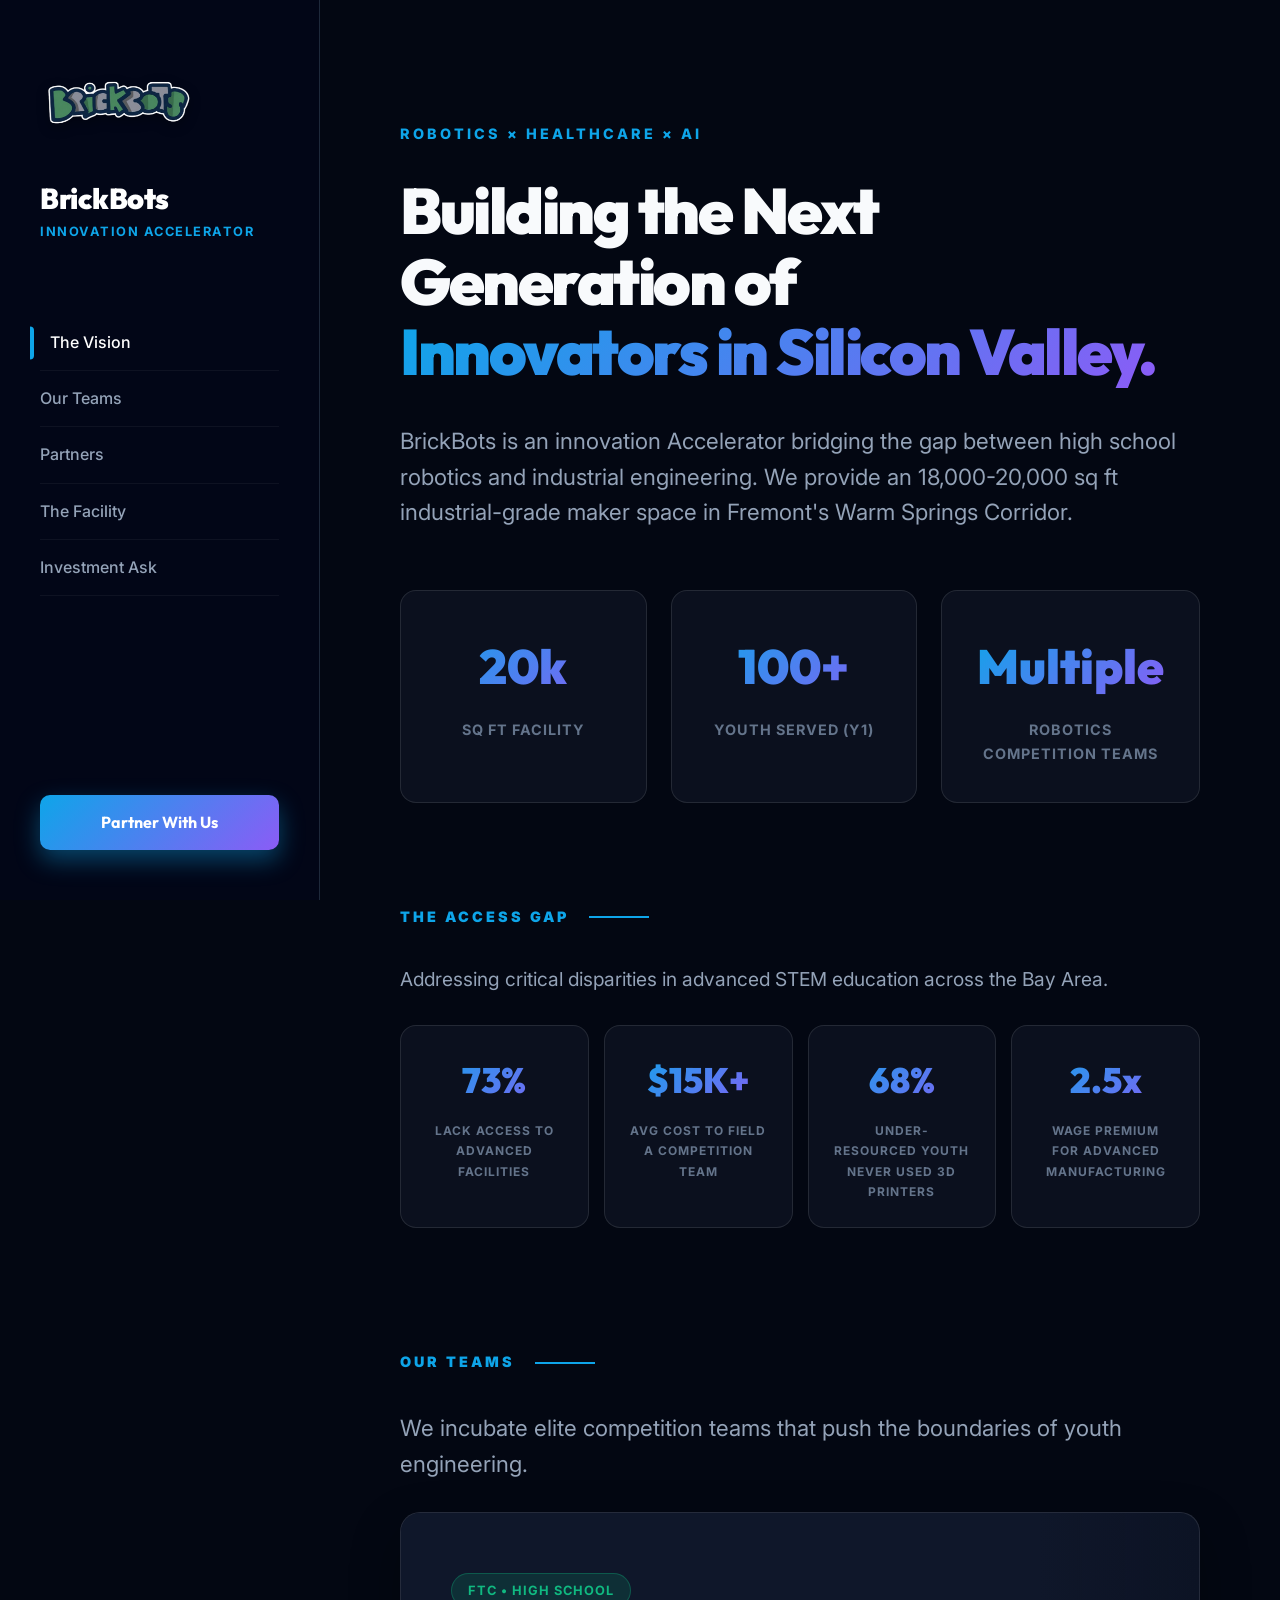
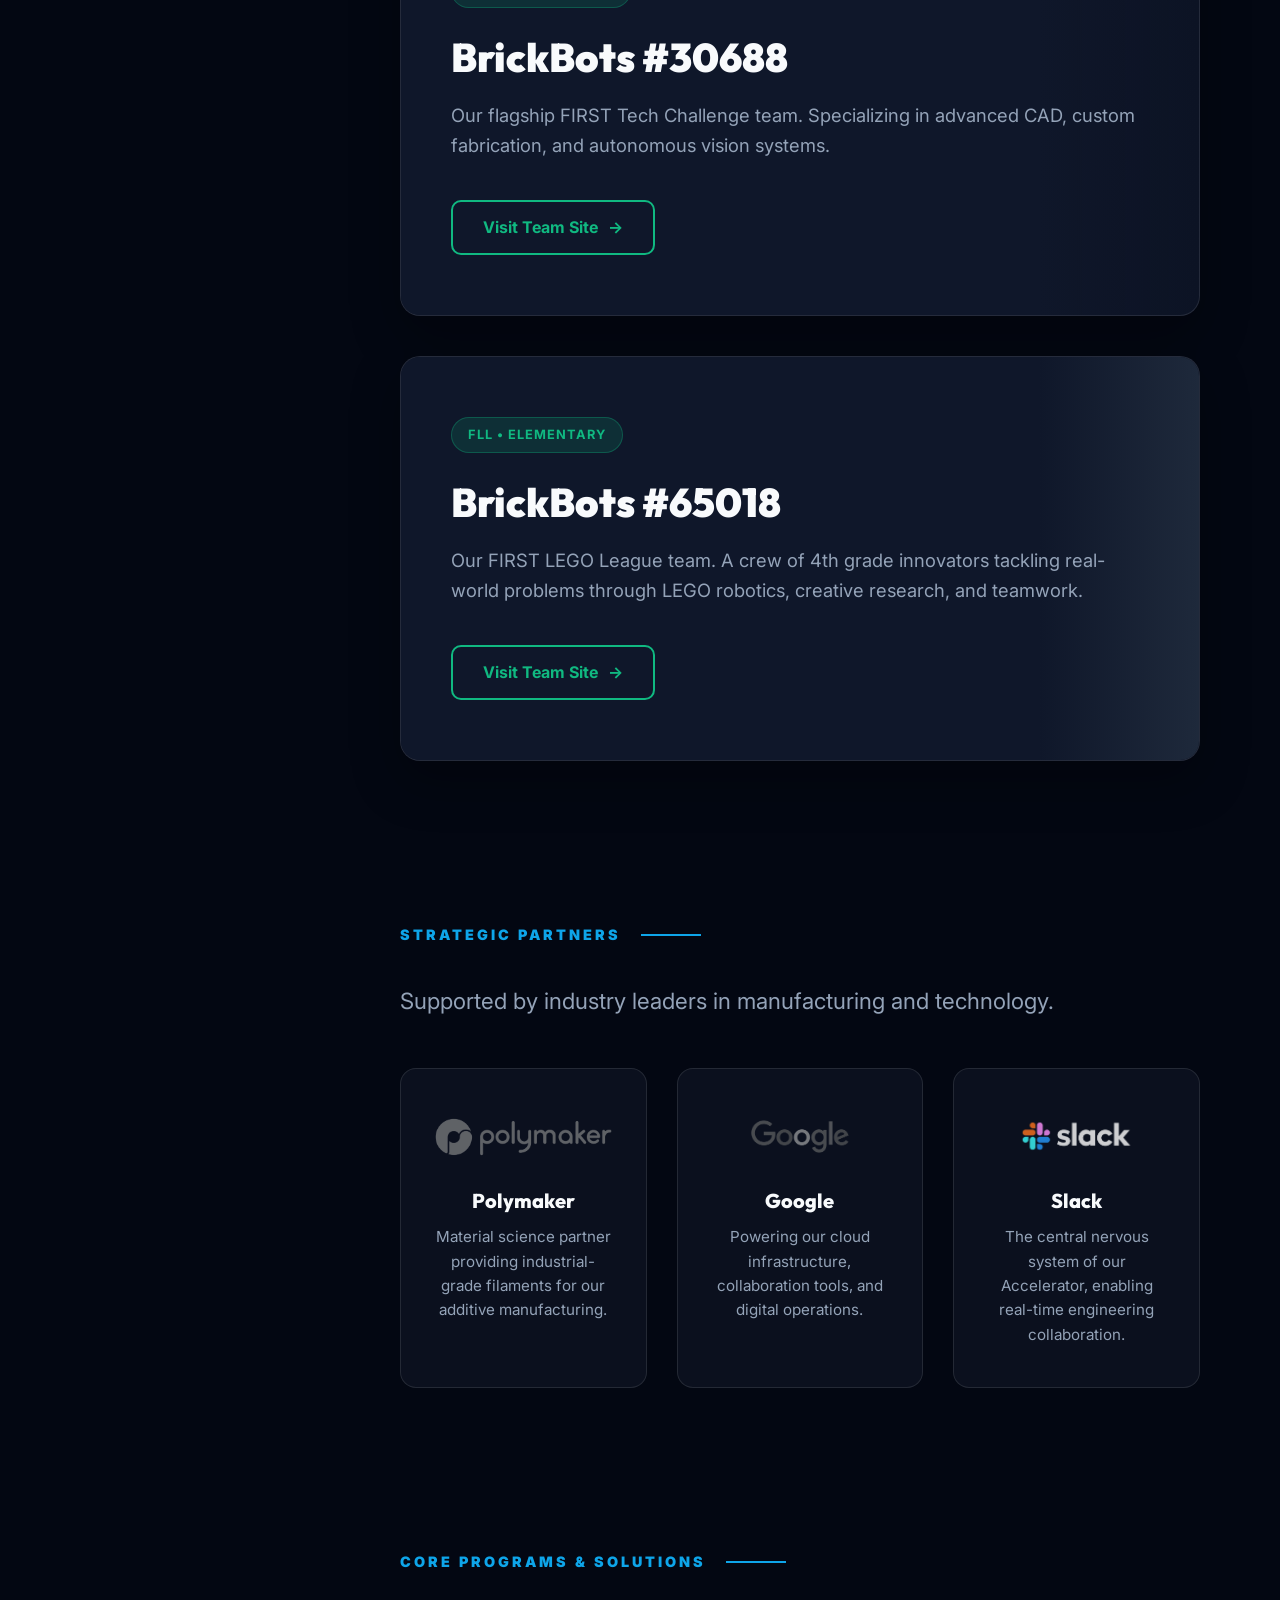
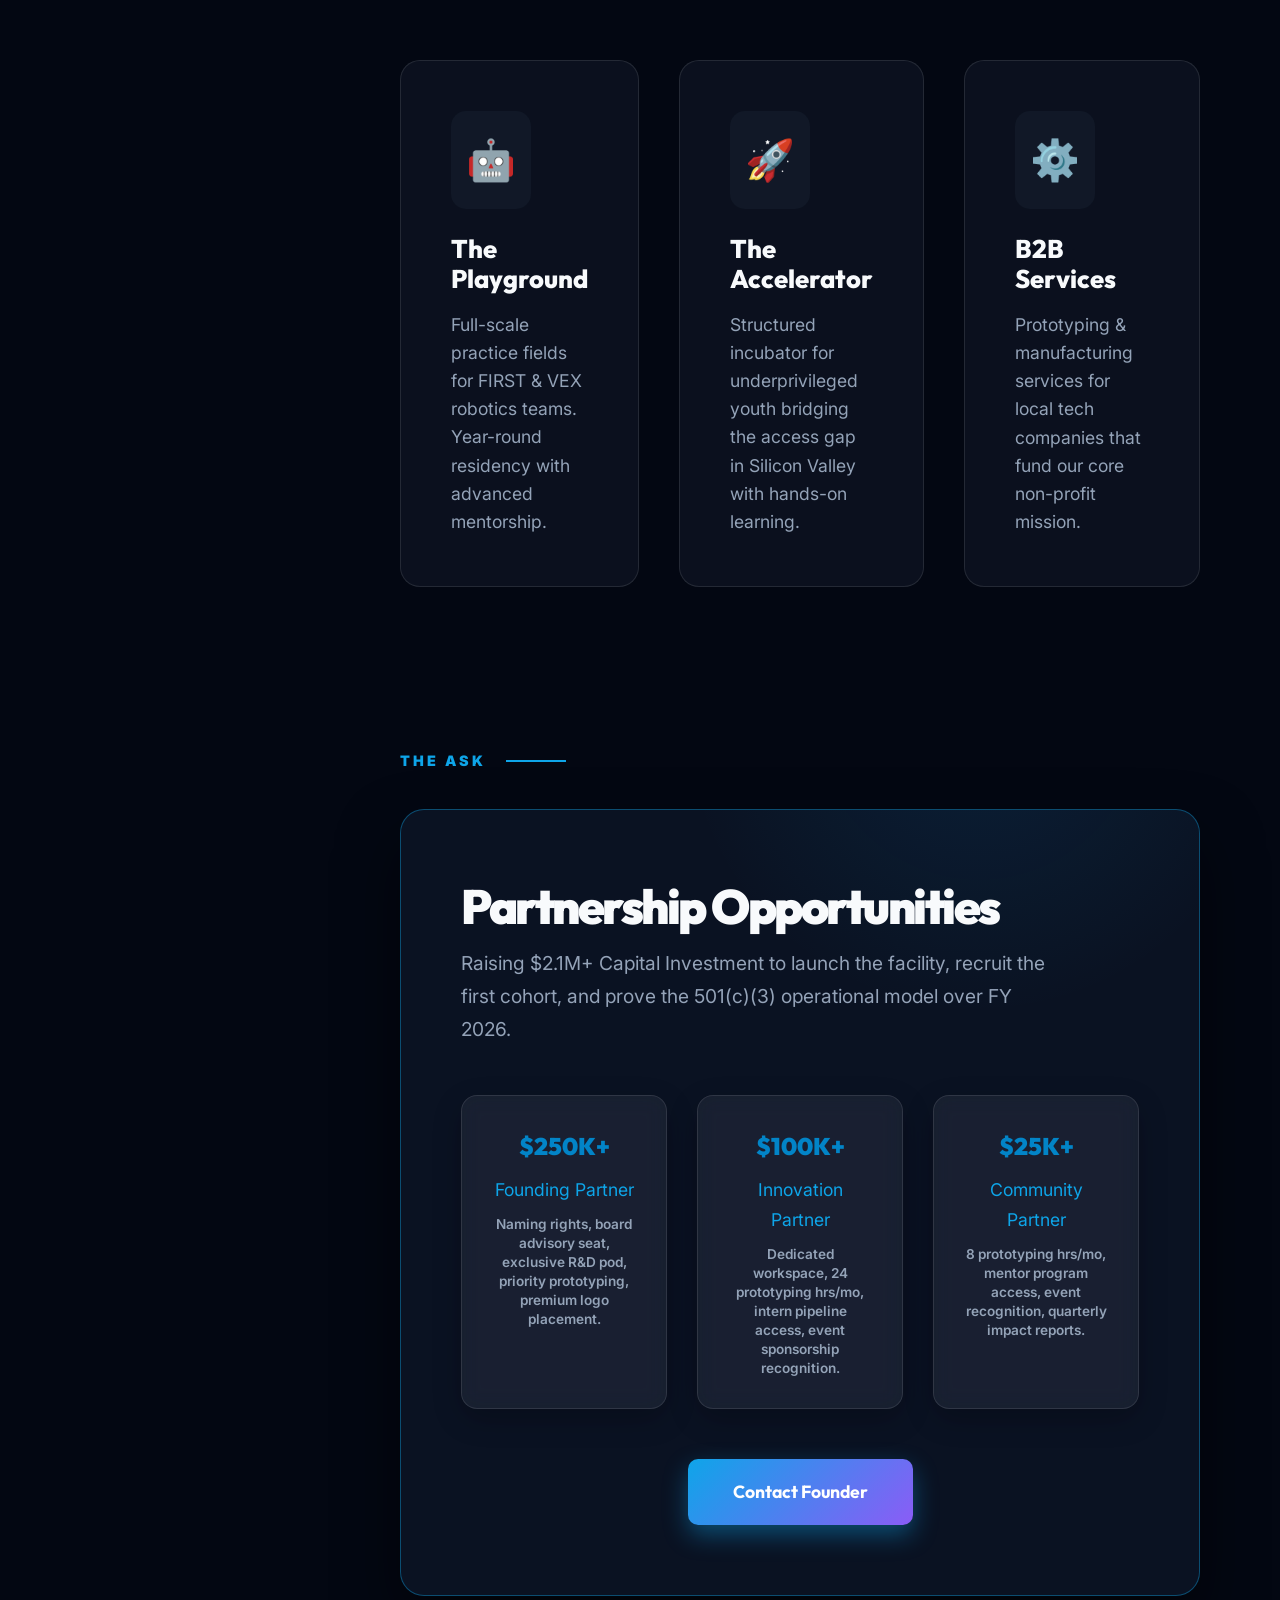
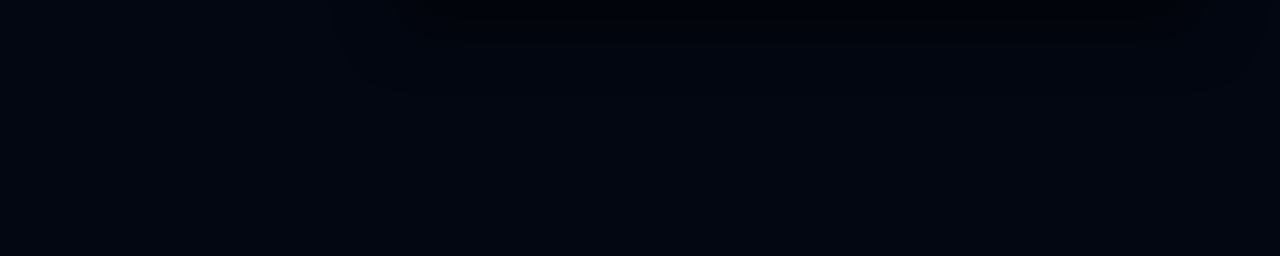
==== index.html @ 94847ed4 "Rebuild: multi-team site with FTC 30688 + FLL 65018" ====
<!DOCTYPE html>
<html lang="en">

<head>
    <meta charset="UTF-8">
    <meta name="viewport" content="width=device-width, initial-scale=1.0">
    <title>BrickBots Innovation Accelerator | Robotics × Healthcare × AI</title>
    <meta name="description"
        content="BrickBots Innovation Accelerator: Bridging the STEM access gap in Silicon Valley through elite robotics programs and hands-on engineering education.">

    <!-- External CSS -->
    <link rel="stylesheet" href="assets/css/main.css">
    <link rel="stylesheet" href="assets/css/index.css">
</head>

<body>
    <header class="mobile-header">
        <div class="mobile-logo">BRICKBOTS</div>
        <button class="hamburger" onclick="toggleMenu()" aria-label="Toggle Menu">☰</button>
    </header>

    <aside class="sidebar">
        <div class="brand-header">
            <a href="index.html">
                <img src="assets/images/brickbotsLogo.png" alt="BrickBots Logo"
                    class="brand-logo-img animate-fade-in delay-100">
            </a>
            <h1 class="brand-name animate-fade-in delay-200">BrickBots</h1>
            <div class="brand-tagline animate-fade-in delay-200">Innovation Accelerator</div>
        </div>

        <nav class="nav">
            <a href="#vision" class="nav-link animate-fade-in delay-300">The Vision</a>
            <a href="#teams" class="nav-link animate-fade-in delay-300">Our Teams</a>
            <a href="#partners" class="nav-link animate-fade-in delay-300">Partners</a>
            <a href="#facility" class="nav-link animate-fade-in delay-300">The Facility</a>
            <a href="#invest" class="nav-link animate-fade-in delay-300">Investment Ask</a>
        </nav>

        <a href="#invest" class="cta-button animate-fade-in delay-300">Partner With Us</a>
    </aside>

    <main class="main">
        <div class="container">

            <!-- Hero / Vision Section -->
            <section id="vision" class="animate-fade-in">
                <div class="hero-eyebrow">Robotics × Healthcare × AI</div>
                <h2 class="hero-heading">Building the Next Generation of<br><span class="gradient-text">Innovators in Silicon Valley.</span>
                </h2>
                <p class="hero-lead">BrickBots is an innovation Accelerator bridging the gap between high school
                    robotics and industrial engineering. We provide an 18,000-20,000 sq ft industrial-grade maker space in Fremont's Warm Springs Corridor.</p>

                <div class="metric-grid">
                    <div class="metric-card">
                        <div class="metric-value">20k</div>
                        <div class="metric-label">Sq Ft Facility</div>
                    </div>
                    <div class="metric-card">
                        <div class="metric-value">100+</div>
                        <div class="metric-label">Youth Served (Y1)</div>
                    </div>
                    <div class="metric-card">
                        <div class="metric-value">Multiple</div>
                        <div class="metric-label">Robotics Competition Teams</div>
                    </div>
                </div>
            </section>

            <!-- Access Gap Section -->
            <section id="access-gap" class="animate-fade-in" style="margin-top: -60px; margin-bottom: 120px;">
                <span class="section-label">The Access Gap</span>
                <p class="hero-lead" style="font-size:1.2rem;">Addressing critical disparities in advanced STEM education across the Bay Area.</p>
                <div class="metric-grid" style="grid-template-columns: repeat(4, 1fr); gap: 15px; margin-top: 30px;">
                    <div class="metric-card" style="padding: 25px;">
                        <div class="metric-value" style="font-size: 2.2rem;">73%</div>
                        <div class="metric-label" style="font-size: 0.75rem;">Lack access to advanced facilities</div>
                    </div>
                    <div class="metric-card" style="padding: 25px;">
                        <div class="metric-value" style="font-size: 2.2rem;">$15K+</div>
                        <div class="metric-label" style="font-size: 0.75rem;">Avg cost to field a competition team</div>
                    </div>
                    <div class="metric-card" style="padding: 25px;">
                        <div class="metric-value" style="font-size: 2.2rem;">68%</div>
                        <div class="metric-label" style="font-size: 0.75rem;">Under-resourced youth never used 3D printers</div>
                    </div>
                    <div class="metric-card" style="padding: 25px;">
                        <div class="metric-value" style="font-size: 2.2rem;">2.5x</div>
                        <div class="metric-label" style="font-size: 0.75rem;">Wage premium for advanced manufacturing</div>
                    </div>
                </div>
            </section>

            <!-- Teams Section -->
            <section id="teams" class="animate-fade-in">
                <span class="section-label">Our Teams</span>
                <p class="hero-lead">We incubate elite competition teams that push the boundaries of youth engineering.
                </p>

                <div class="team-grid">
                    <a href="teams/30688/index.html" class="team-showcase">
                        <div class="team-content">
                            <span class="team-badge">FTC • High School</span>
                            <h3 class="team-title">BrickBots #30688</h3>
                            <p class="team-desc">Our flagship FIRST Tech Challenge team. Specializing in advanced CAD,
                                custom fabrication, and autonomous vision systems.</p>
                            <span class="team-btn">Visit Team Site <span>&rarr;</span></span>
                        </div>
                        <div class="team-image"
                            style="background-image: url('teams/30688/assets/images/robotphoto.png');"></div>
                    </a>

                    <a href="teams/65018/index.html" class="team-showcase">
                        <div class="team-content">
                            <span class="team-badge">FLL • Elementary</span>
                            <h3 class="team-title">BrickBots #65018</h3>
                            <p class="team-desc">Our FIRST LEGO League team. A crew of 4th grade innovators tackling real-world problems through LEGO robotics, creative research, and teamwork.</p>
                            <span class="team-btn">Visit Team Site <span>&rarr;</span></span>
                        </div>
                        <div class="team-image"
                            style="background-image: url('teams/65018/assets/images/robotphoto.png'); background-color: #1e293b;"></div>
                    </a>
                </div>
            </section>

            <!-- Partners Section -->
            <section id="partners" class="animate-fade-in">
                <span class="section-label">Strategic Partners</span>
                <p class="hero-lead">Supported by industry leaders in manufacturing and technology.</p>

                <div class="partner-grid">
                    <a href="https://us.polymaker.com" target="_blank" class="partner-card">
                        <img src="assets/images/polymaker.png" alt="Polymaker" class="partner-logo">
                        <h4 class="partner-name">Polymaker</h4>
                        <p class="partner-desc">Material science partner providing industrial-grade filaments for our
                            additive manufacturing.</p>
                    </a>

                    <a href="https://workspace.google.com" target="_blank" class="partner-card">
                        <img src="assets/images/google.png" alt="Google" class="partner-logo">
                        <h4 class="partner-name">Google</h4>
                        <p class="partner-desc">Powering our cloud infrastructure, collaboration tools, and digital
                            operations.</p>
                    </a>

                    <a href="https://slack.com" target="_blank" class="partner-card">
                        <img src="assets/images/slack.png" alt="Slack" class="partner-logo" style="filter: invert(1) brightness(200%); opacity: 0.8 !important;">
                        <h4 class="partner-name">Slack</h4>
                        <p class="partner-desc">The central nervous system of our Accelerator, enabling real-time
                            engineering collaboration.</p>
                    </a>
                </div>
                
            </section>

            <!-- Facility Section -->
            <section id="facility" class="animate-fade-in">
                <span class="section-label">Core Programs & Solutions</span>

                <div class="feature-grid" style="grid-template-columns: repeat(3, 1fr);">
                    <div class="feature-card">
                        <span class="feature-icon">🤖</span>
                        <h3 class="feature-title">The Playground</h3>
                        <p>Full-scale practice fields for FIRST & VEX robotics teams. Year-round residency with advanced mentorship.</p>
                    </div>

                    <div class="feature-card">
                        <span class="feature-icon">🚀</span>
                        <h3 class="feature-title">The Accelerator</h3>
                        <p>Structured incubator for underprivileged youth bridging the access gap in Silicon Valley with hands-on learning.</p>
                    </div>

                    <div class="feature-card">
                        <span class="feature-icon">⚙️</span>
                        <h3 class="feature-title">B2B Services</h3>
                        <p>Prototyping & manufacturing services for local tech companies that fund our core non-profit mission.</p>
                    </div>
                </div>
            </section>

            <!-- Investment Section -->
            <section id="invest" class="animate-fade-in">
                <span class="section-label">The Ask</span>

                <div class="invest-card">
                    <h2 class="hero-heading" style="font-size: 3rem; margin-bottom: 15px;">Partnership Opportunities</h2>
                    <p style="color: var(--text-secondary); font-size: 1.2rem; max-width: 600px; margin-bottom: 20px;">
                        Raising $2.1M+ Capital Investment to launch the facility, recruit the first cohort, and prove the 501(c)(3) operational model over FY 2026.
                    </p>

                    <div class="invest-breakdown">
                        <div class="invest-item">
                            <div class="invest-amount" style="font-size: 1.5rem;">$250K+</div>
                            <div style="font-size: 1.1rem; color: var(--accent); margin-bottom: 10px;">Founding Partner</div>
                            <div style="font-size: 0.85rem; line-height: 1.4;">Naming rights, board advisory seat, exclusive R&D pod, priority prototyping, premium logo placement.</div>
                        </div>
                        <div class="invest-item">
                            <div class="invest-amount" style="font-size: 1.5rem;">$100K+</div>
                            <div style="font-size: 1.1rem; color: var(--accent); margin-bottom: 10px;">Innovation Partner</div>
                            <div style="font-size: 0.85rem; line-height: 1.4;">Dedicated workspace, 24 prototyping hrs/mo, intern pipeline access, event sponsorship recognition.</div>
                        </div>
                        <div class="invest-item">
                            <div class="invest-amount" style="font-size: 1.5rem;">$25K+</div>
                            <div style="font-size: 1.1rem; color: var(--accent); margin-bottom: 10px;">Community Partner</div>
                            <div style="font-size: 0.85rem; line-height: 1.4;">8 prototyping hrs/mo, mentor program access, event recognition, quarterly impact reports.</div>
                        </div>
                    </div>

                    <div style="text-align: center; margin-top: 50px;">
                        <a href="mailto:jay@brickbots.org" class="cta-button"
                            style="display: inline-block; padding: 18px 45px; font-size: 1.1rem;">Contact Founder</a>
                    </div>
                </div>
            </section>

        </div>
    </main>

    <script>
        function toggleMenu() {
            document.querySelector('.sidebar').classList.toggle('active');
        }

        // Add subtle scroll reveal animation and scroll spy
        document.addEventListener('DOMContentLoaded', () => {
            const sections = document.querySelectorAll('section[id]');
            const navLinks = document.querySelectorAll('.sidebar .nav a[href^="#"]');

            // Scroll Spy
            const observer = new IntersectionObserver((entries) => {
                entries.forEach(entry => {
                    if (entry.isIntersecting) {
                        const id = entry.target.getAttribute('id');
                        navLinks.forEach(link => {
                            link.classList.remove('active');
                            if (link.getAttribute('href') === '#' + id) {
                                link.classList.add('active');
                            }
                        });
                    }
                });
            }, { threshold: 0.2, rootMargin: "-10% 0px -50% 0px" });

            sections.forEach(section => {
                observer.observe(section);
            });

            // Subtle Reveal
            const revealObserver = new IntersectionObserver((entries) => {
                entries.forEach(entry => {
                    if (entry.isIntersecting) {
                        entry.target.style.opacity = '1';
                        entry.target.style.transform = 'translateY(0)';
                    }
                });
            }, { threshold: 0.1 });

            document.querySelectorAll('section').forEach(section => {
                section.style.opacity = '0';
                section.style.transform = 'translateY(20px)';
                section.style.transition = 'opacity 0.6s ease, transform 0.6s ease';
                revealObserver.observe(section);
            });
        });
    </script>
</body>

</html>
---- assets/css/main.css ----
/* =========================================
   main.css - Core Branding & Utility Styles
   ========================================= */

@import url('https://fonts.googleapis.com/css2?family=Inter:wght@300;400;500;600;700;800;900&family=Outfit:wght@400;500;600;700;800;900&display=swap');

:root {
    /* Color Palette - Premium Dark Tech */
    --bg-main: #030712; /* Deep space dark */
    --bg-secondary: #111827; /* Slightly lighter gray-blue */
    --bg-sidebar: #020617; /* Slate dark */
    
    /* Text Colors */
    --text-primary: #f8fafc;
    --text-secondary: #94a3b8;
    --text-muted: #64748b;
    --text-sidebar: #94a3b8;
    --text-sidebar-head: #ffffff;
    
    /* Accents */
    --accent: #0ea5e9;
    --accent-dark: #0284c7;
    --accent-glow: rgba(14, 165, 233, 0.4);
    --accent-gradient: linear-gradient(135deg, #0ea5e9 0%, #8b5cf6 100%);
    --accent-gradient-hover: linear-gradient(135deg, #38bdf8 0%, #a78bfa 100%);
    
    /* FTC Team Specific */
    --ftc-accent: #10B981;
    --ftc-accent-dark: #059669;

    /* Semantic Elements */
    --border: rgba(255, 255, 255, 0.1);
    --border-dark: rgba(255, 255, 255, 0.05);

    /* Typography */
    --font-main: 'Inter', sans-serif;
    --font-heading: 'Outfit', sans-serif;

    /* Layout */
    --sidebar-width: 320px;
}

/* =========================================
   Reset & Base Styles
   ========================================= */
* {
    box-sizing: border-box;
    margin: 0;
    padding: 0;
}

html {
    scroll-behavior: smooth;
    font-size: 16px;
}

body {
    font-family: var(--font-main);
    line-height: 1.7;
    color: var(--text-primary);
    background: var(--bg-main);
    display: flex;
    min-height: 100vh;
    -webkit-font-smoothing: antialiased;
    -moz-osx-font-smoothing: grayscale;
}

a {
    text-decoration: none;
    color: inherit;
    transition: all 0.3s cubic-bezier(0.4, 0, 0.2, 1);
    cursor: pointer;
}

img {
    max-width: 100%;
    height: auto;
    display: block;
}

/* =========================================
   Typography Utilities
   ========================================= */
h1, h2, h3, h4, h5, h6 {
    font-family: var(--font-heading);
    color: var(--text-primary);
    line-height: 1.2;
}

.gradient-text {
    background: var(--accent-gradient);
    -webkit-background-clip: text;
    -webkit-text-fill-color: transparent;
    background-clip: text;
    display: inline-block;
}

/* =========================================
   Buttons & Links
   ========================================= */
.cta-button {
    display: inline-block;
    background: var(--accent-gradient);
    color: #ffffff;
    text-align: center;
    padding: 14px 28px;
    border-radius: 10px;
    font-weight: 700;
    font-family: var(--font-heading);
    box-shadow: 0 10px 25px var(--accent-glow);
    transition: transform 0.3s ease, box-shadow 0.3s ease, background 0.3s ease;
    border: none;
    cursor: pointer;
}

.cta-button:hover {
    transform: translateY(-3px);
    box-shadow: 0 15px 35px var(--accent-glow);
    color: white; /* Ensure text stays white */
}

.cta-button:active {
    transform: translateY(-1px);
}

/* Base outline button for secondary actions */
.btn-outline {
    background: transparent;
    border: 2px solid var(--accent);
    color: var(--accent);
    padding: 12px 26px;
    border-radius: 8px;
    font-weight: 600;
    transition: all 0.3s ease;
    display: inline-flex;
    align-items: center;
    justify-content: center;
}

.btn-outline:hover {
    background: var(--accent);
    color: white;
    box-shadow: 0 5px 15px var(--accent-glow);
}

/* =========================================
   Animations
   ========================================= */
@keyframes fadeIn {
    from { opacity: 0; transform: translateY(20px); }
    to { opacity: 1; transform: translateY(0); }
}

.animate-fade-in {
    animation: fadeIn 0.8s cubic-bezier(0.4, 0, 0.2, 1) forwards;
}

/* Staggered animation delays for lists/grids */
.delay-100 { animation-delay: 100ms; }
.delay-200 { animation-delay: 200ms; }
.delay-300 { animation-delay: 300ms; }
---- assets/css/index.css ----
/* =========================================
   index.css - Landing Page Specific Styles
   ========================================= */

/* Mobile Header */
.mobile-header {
    display: none;
    position: fixed;
    top: 0;
    left: 0;
    width: 100%;
    height: 70px;
    background: rgba(10, 14, 26, 0.95);
    backdrop-filter: blur(10px);
    z-index: 1000;
    padding: 0 24px;
    align-items: center;
    justify-content: space-between;
    border-bottom: 1px solid rgba(255, 255, 255, 0.05);
}

.mobile-logo {
    color: #fff;
    font-weight: 800;
    font-size: 1.2rem;
    font-family: var(--font-heading);
    letter-spacing: -0.5px;
}

.hamburger {
    background: none;
    border: none;
    color: #fff;
    font-size: 1.8rem;
    cursor: pointer;
    transition: transform 0.2s;
}

.hamburger:active {
    transform: scale(0.9);
}

/* Sidebar Navigation */
.sidebar {
    width: var(--sidebar-width);
    background: var(--bg-sidebar);
    color: var(--text-sidebar);
    padding: 50px 40px;
    position: fixed;
    height: 100vh;
    overflow-y: auto;
    border-right: 1px solid #1e293b;
    z-index: 900;
    transition: transform 0.4s cubic-bezier(0.4, 0, 0.2, 1);
    display: flex;
    flex-direction: column;
}

.brand-header {
    margin-bottom: 2rem;
}

.brand-logo-img {
    width: 100%;
    max-width: 160px;
    margin-bottom: 24px;
    filter: drop-shadow(0 4px 6px rgba(0, 0, 0, 0.3));
    transition: transform 0.3s;
}

.brand-logo-img:hover {
    transform: scale(1.05);
}

.brand-name {
    font-size: 1.8rem;
    font-weight: 900;
    color: var(--text-sidebar-head);
    margin-bottom: 6px;
    letter-spacing: -0.5px;
}

.brand-tagline {
    font-size: 0.8rem;
    text-transform: uppercase;
    letter-spacing: 1.5px;
    color: var(--accent);
    font-weight: 700;
}

.nav {
    margin: 40px 0;
    flex-grow: 1;
}

.nav-link {
    display: block;
    padding: 14px 0;
    font-size: 1rem;
    font-weight: 500;
    border-bottom: 1px solid rgba(255, 255, 255, 0.05);
    position: relative;
}

.nav-link::before {
    content: '';
    position: absolute;
    left: -20px;
    top: 50%;
    transform: translateY(-50%);
    width: 4px;
    height: 0;
    background: var(--accent);
    transition: height 0.3s ease;
    border-radius: 0 4px 4px 0;
}

.nav-link:hover, .nav-link.active {
    color: #ffffff;
    padding-left: 10px;
}

.nav-link:hover::before, .nav-link.active::before {
    height: 60%;
    left: -10px;
}

/* Main Content Area */
.main {
    margin-left: var(--sidebar-width);
    flex-grow: 1;
    width: calc(100% - var(--sidebar-width));
    background-color: var(--bg-main);
}

.container {
    max-width: 1100px;
    margin: 0 auto;
    padding: 120px 80px 100px;
}

section {
    margin-bottom: 160px;
    scroll-margin-top: 100px;
}

/* Typography Specifics for Main */
.hero-eyebrow {
    font-size: 0.9rem;
    font-weight: 800;
    color: var(--accent);
    text-transform: uppercase;
    letter-spacing: 3px;
    margin-bottom: 30px;
    display: inline-block;
}

.hero-heading {
    font-size: 4rem;
    font-weight: 900;
    line-height: 1.1;
    color: var(--text-primary);
    letter-spacing: -2.5px;
    margin-bottom: 35px;
}

.hero-lead {
    font-size: 1.4rem;
    color: var(--text-secondary);
    max-width: 800px;
    line-height: 1.6;
    margin-bottom: 30px;
    font-weight: 400;
}

.section-label {
    font-size: 0.9rem;
    text-transform: uppercase;
    letter-spacing: 3px;
    font-weight: 900;
    color: var(--accent);
    margin-bottom: 35px;
    display: inline-flex;
    align-items: center;
}

.section-label::after {
    content: '';
    height: 2px;
    width: 60px;
    background: var(--accent);
    margin-left: 20px;
}

/* Metric Grid */
.metric-grid {
    display: grid;
    grid-template-columns: repeat(3, 1fr);
    gap: 24px;
    margin: 60px 0;
}

.metric-card {
    background: rgba(17, 24, 39, 0.6);
    backdrop-filter: blur(12px);
    border: 1px solid var(--border);
    border-radius: 16px;
    padding: 35px;
    text-align: center;
    transition: transform 0.3s ease, box-shadow 0.3s ease, border-color 0.3s ease;
}

.metric-card:hover {
    transform: translateY(-5px);
    box-shadow: 0 20px 40px rgba(0, 0, 0, 0.4);
    border-color: var(--accent);
}

.metric-value {
    font-size: 3rem;
    font-family: var(--font-heading);
    font-weight: 900;
    color: var(--text-primary);
    margin-bottom: 10px;
    background: var(--accent-gradient);
    -webkit-background-clip: text;
    background-clip: text;
    -webkit-text-fill-color: transparent;
}

.metric-label {
    font-size: 0.9rem;
    text-transform: uppercase;
    font-weight: 700;
    color: var(--text-muted);
    letter-spacing: 1px;
}

/* Teams Showcase */
.team-grid {
    display: grid;
    grid-template-columns: repeat(auto-fit, minmax(450px, 1fr));
    gap: 40px;
}

.team-showcase {
    background: rgba(15, 23, 42, 0.8);
    backdrop-filter: blur(10px);
    border: 1px solid var(--border);
    border-radius: 20px;
    overflow: hidden;
    color: white;
    display: flex;
    box-shadow: 0 20px 50px rgba(0, 0, 0, 0.3);
    transition: transform 0.4s ease, box-shadow 0.4s ease, border-color 0.4s ease;
    text-decoration: none;
    position: relative;
}

.team-showcase:hover {
    transform: translateY(-8px);
    box-shadow: 0 30px 60px rgba(0, 0, 0, 0.25);
}

.team-content {
    padding: 60px 50px;
    flex: 1.2;
    z-index: 2;
    background: linear-gradient(90deg, #0F172A 80%, transparent 100%);
}

.team-image {
    width: 45%;
    background-size: cover;
    background-position: center;
    min-height: 400px;
    position: absolute;
    right: 0;
    top: 0;
    bottom: 0;
    transition: transform 0.5s ease;
}

.team-showcase:hover .team-image {
    transform: scale(1.05);
}

.team-badge {
    background: rgba(16, 185, 129, 0.15);
    color: #10B981;
    border: 1px solid rgba(16, 185, 129, 0.3);
    padding: 6px 16px;
    border-radius: 50px;
    font-size: 0.8rem;
    font-weight: 700;
    text-transform: uppercase;
    display: inline-block;
    margin-bottom: 25px;
    letter-spacing: 1px;
}

.team-title {
    font-size: 2.5rem;
    font-weight: 900;
    margin-bottom: 20px;
    font-family: var(--font-heading);
}

.team-desc {
    color: #94a3b8;
    margin-bottom: 40px;
    font-size: 1.15rem;
    line-height: 1.6;
}

.team-btn {
    background: transparent;
    border: 2px solid #10B981;
    color: #10B981;
    padding: 12px 30px;
    border-radius: 10px;
    font-weight: 700;
    transition: all 0.3s;
    display: inline-flex;
    align-items: center;
    gap: 10px;
}

.team-showcase:hover .team-btn {
    background: #10B981;
    color: #0F172A;
    box-shadow: 0 10px 20px rgba(16, 185, 129, 0.2);
}

/* Partners Grid */
.partner-grid {
    display: grid;
    grid-template-columns: repeat(3, 1fr);
    gap: 30px;
    margin-top: 50px;
}

.partner-card {
    background: rgba(17, 24, 39, 0.6);
    backdrop-filter: blur(10px);
    border: 1px solid var(--border);
    border-radius: 16px;
    padding: 40px 30px;
    display: flex;
    flex-direction: column;
    align-items: center;
    text-align: center;
    transition: all 0.3s ease;
    text-decoration: none;
}

.partner-card:hover {
    border-color: var(--accent);
    transform: translateY(-5px);
    box-shadow: 0 15px 35px rgba(0, 0, 0, 0.4);
}

.partner-logo {
    height: 55px;
    margin-bottom: 25px;
    object-fit: contain;
    max-width: 100%;
    opacity: 0.6;
    transition: opacity 0.3s ease, transform 0.3s ease;
    filter: grayscale(100%);
}

.partner-card:hover .partner-logo {
    opacity: 1;
    transform: scale(1.05);
    filter: grayscale(0%);
}

.partner-name {
    font-family: var(--font-heading);
    font-weight: 800;
    margin-bottom: 12px;
    color: var(--text-primary);
    font-size: 1.25rem;
}

.partner-desc {
    font-size: 0.95rem;
    color: var(--text-secondary);
    line-height: 1.6;
}

/* Feature Grid */
.feature-grid {
    display: grid;
    grid-template-columns: repeat(2, 1fr);
    gap: 40px;
    margin-top: 50px;
}

.feature-card {
    background: rgba(17, 24, 39, 0.6);
    backdrop-filter: blur(10px);
    border: 1px solid var(--border);
    border-radius: 20px;
    padding: 50px;
    transition: transform 0.3s ease, box-shadow 0.3s ease, border-color 0.3s ease;
}

.feature-card:hover {
    transform: translateY(-5px);
    border-color: var(--accent);
    box-shadow: 0 20px 40px rgba(14, 165, 233, 0.15);
}

.feature-icon {
    font-size: 2.5rem;
    margin-bottom: 25px;
    display: inline-block;
    padding: 15px;
    background: var(--bg-secondary);
    border-radius: 15px;
}

.feature-title {
    font-family: var(--font-heading);
    font-size: 1.6rem;
    font-weight: 800;
    margin-bottom: 16px;
    color: var(--text-primary);
}

.feature-card p {
    font-size: 1.1rem;
    color: var(--text-secondary);
    line-height: 1.6;
}

/* Investment Card */
.invest-card {
    background: rgba(15, 23, 42, 0.7);
    backdrop-filter: blur(20px);
    border: 1px solid rgba(14, 165, 233, 0.4);
    border-radius: 24px;
    padding: 70px 60px;
    box-shadow: 0 30px 60px rgba(0, 0, 0, 0.5);
    position: relative;
    overflow: hidden;
}

.invest-card::before {
    content: '';
    position: absolute;
    top: -50%;
    right: -10%;
    width: 600px;
    height: 600px;
    background: radial-gradient(circle, rgba(14, 165, 233, 0.1) 0%, transparent 70%);
    z-index: 0;
}

.invest-card>* {
    position: relative;
    z-index: 1;
}

.invest-breakdown {
    display: grid;
    grid-template-columns: repeat(3, 1fr);
    gap: 30px;
    margin-top: 50px;
}

.invest-item {
    background: rgba(255, 255, 255, 0.05);
    backdrop-filter: blur(10px);
    padding: 30px;
    border-radius: 16px;
    border: 1px solid rgba(255, 255, 255, 0.1);
    text-align: center;
    box-shadow: 0 10px 30px rgba(0, 0, 0, 0.2);
    transition: transform 0.3s;
}

.invest-item:hover {
    transform: translateY(-5px);
}

.invest-amount {
    font-family: var(--font-heading);
    font-size: 2rem;
    font-weight: 900;
    color: var(--accent-dark);
    margin-bottom: 8px;
}

.invest-item div:last-child {
    font-weight: 600;
    color: var(--text-secondary);
    font-size: 0.95rem;
}

/* Media Queries */
@media (max-width: 1100px) {
    .container {
        padding: 100px 50px;
    }

    .team-grid {
        grid-template-columns: 1fr;
    }

    .team-content {
        padding: 50px 40px;
        background: linear-gradient(110deg, #0F172A 70%, transparent 100%);
    }
}

@media (max-width: 900px) {
    .mobile-header {
        display: flex;
    }

    .sidebar {
        transform: translateX(-100%);
        width: 85%;
        max-width: 350px;
        box-shadow: 20px 0 50px rgba(0, 0, 0, 0.5);
    }

    .sidebar.active {
        transform: translateX(0);
    }

    .main {
        margin-left: 0;
        width: 100%;
    }

    .container {
        padding: 60px 30px 80px;
        margin-top: 70px;
    }

    .hero-heading {
        font-size: 3rem;
    }

    .metric-grid,
    .feature-grid,
    .partner-grid,
    .invest-breakdown {
        grid-template-columns: 1fr;
        gap: 20px;
    }

    .team-showcase {
        flex-direction: column;
    }

    .team-image {
        position: relative;
        width: 100%;
        height: 250px;
        min-height: auto;
        order: -1;
    }

    .team-content {
        padding: 40px 30px;
        background: #0F172A;
    }

    .invest-card {
        padding: 40px 30px;
    }
}
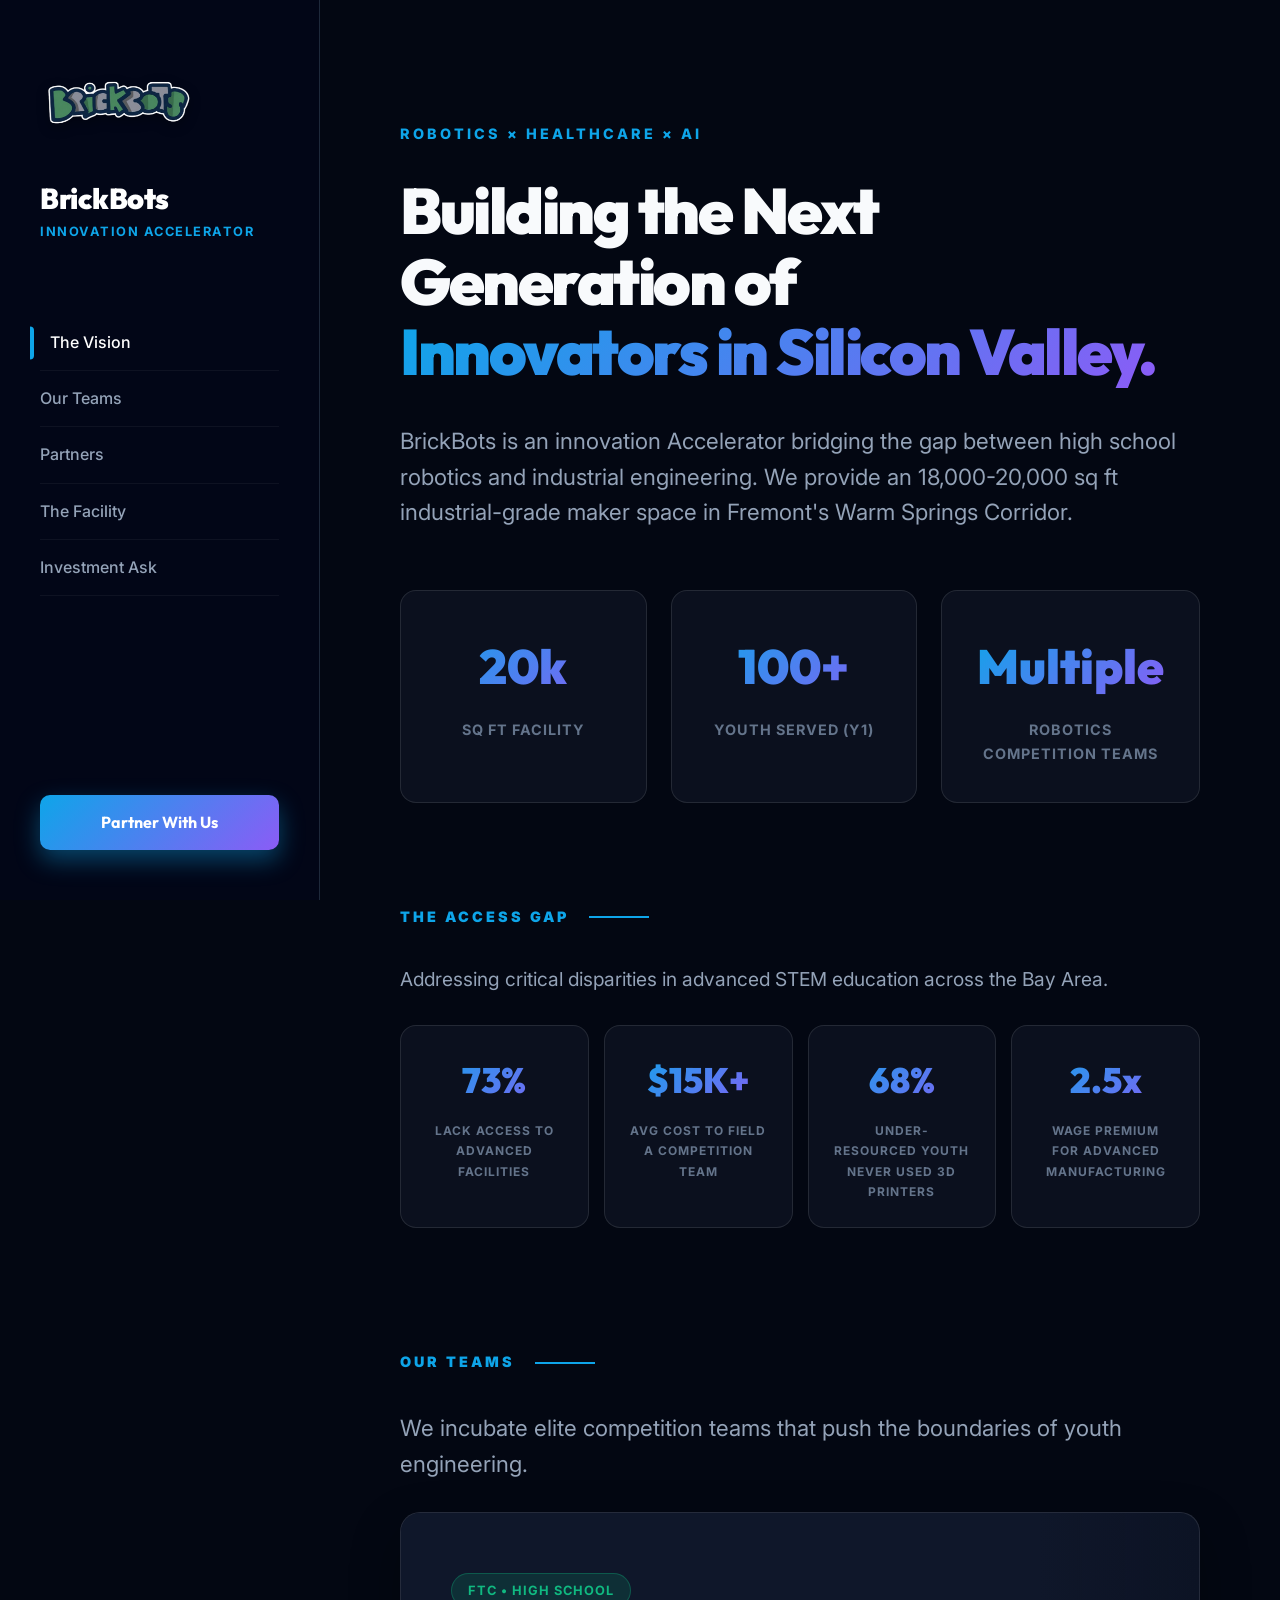
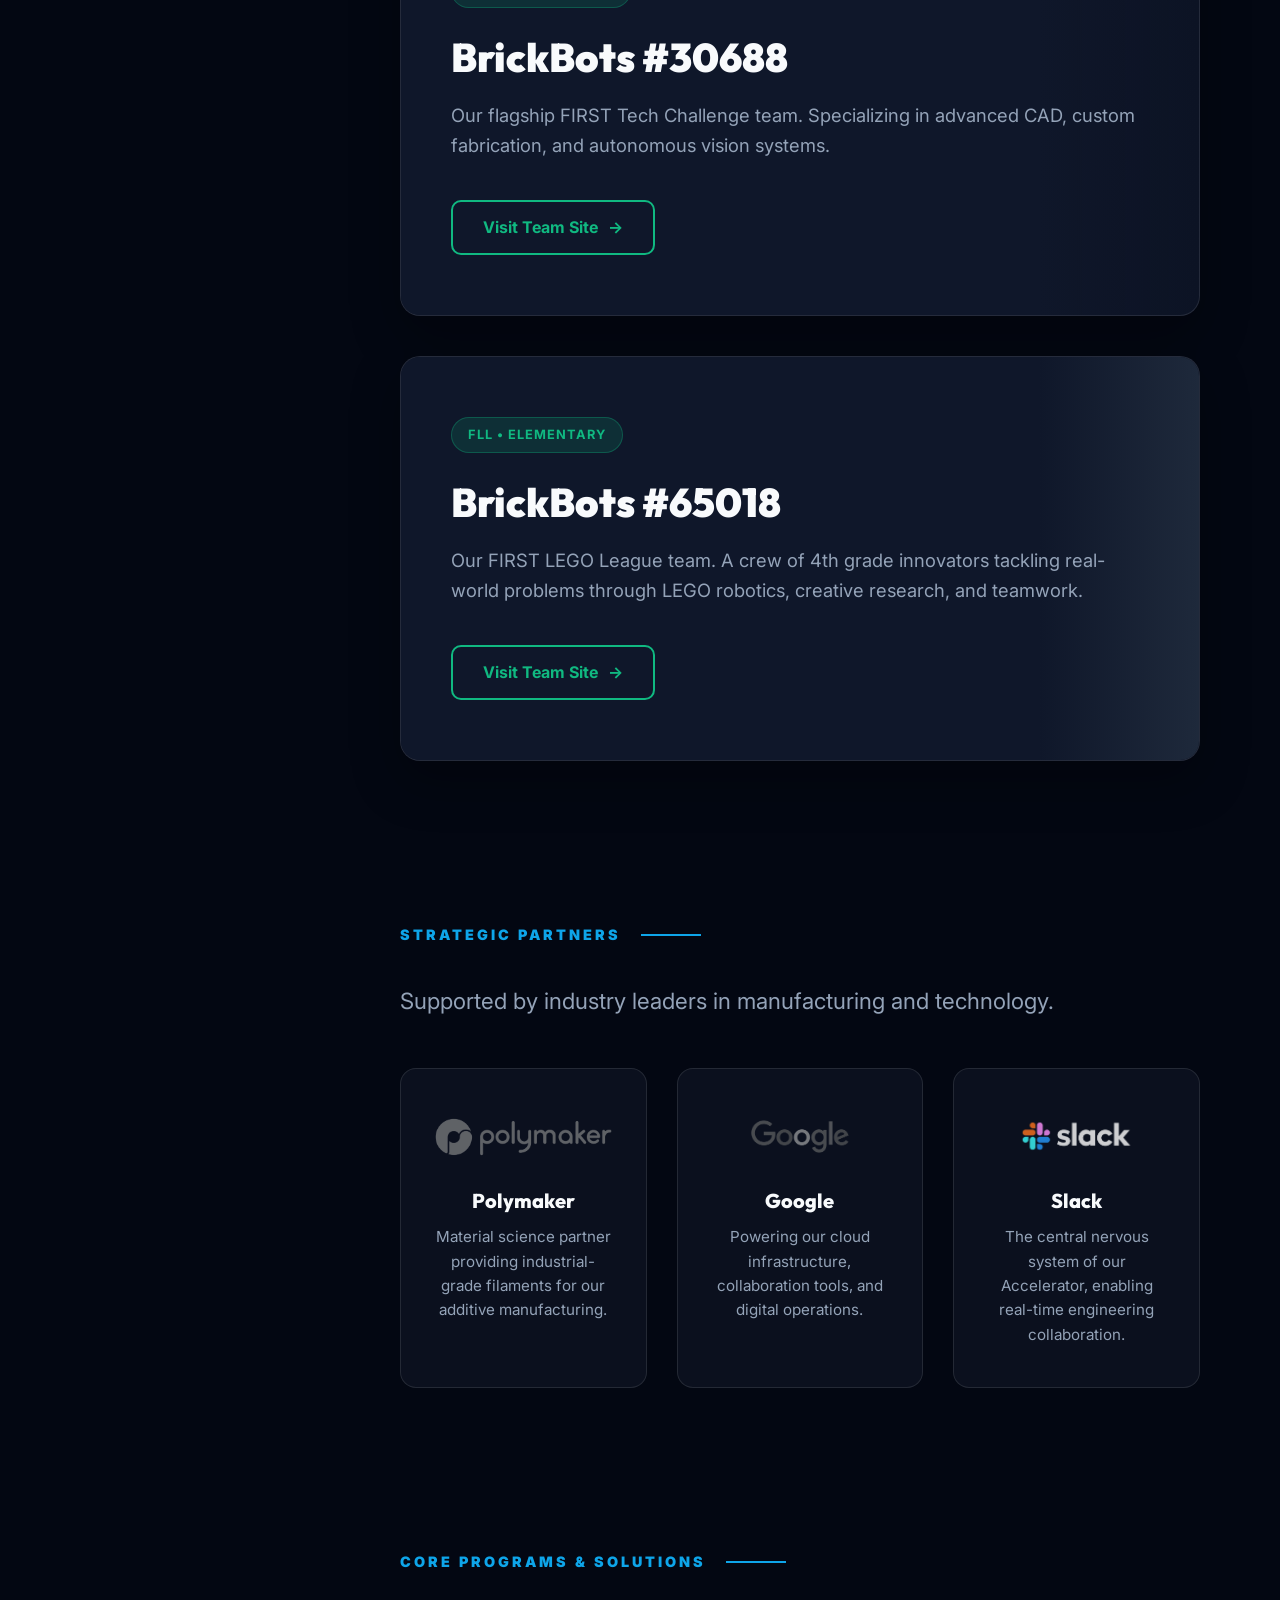
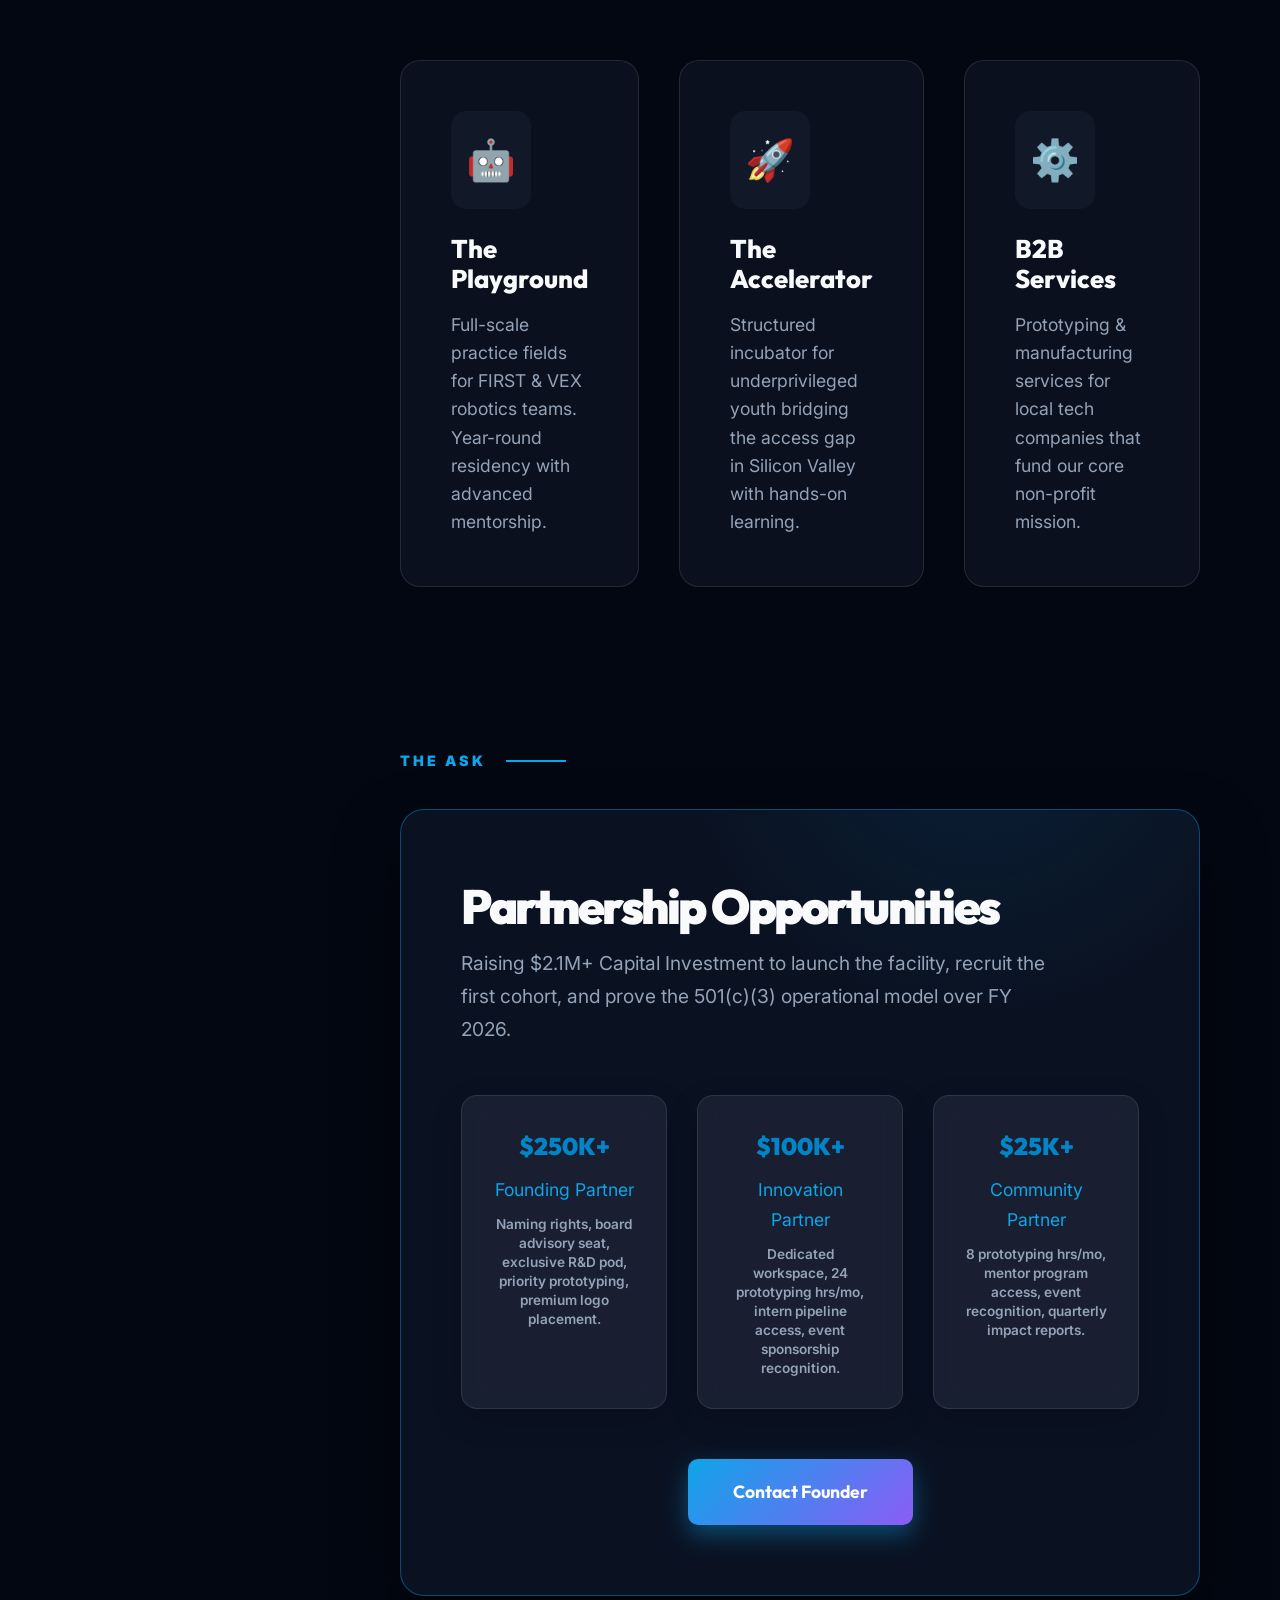
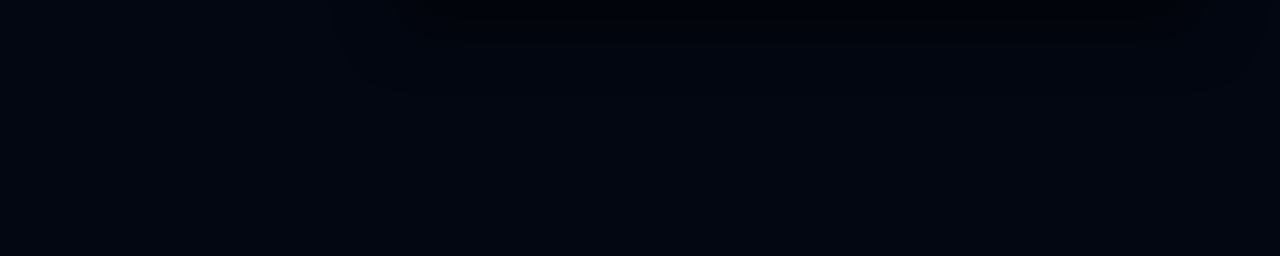
==== commit def70088: "Add Team 65018 Unearthed content, SEO fixes, and site-wide improvements - Fill in all Team 65018 pla" ====
--- a/index.html
+++ b/index.html
@@ -7,6 +7,20 @@
     <title>BrickBots Innovation Accelerator | Robotics × Healthcare × AI</title>
     <meta name="description"
         content="BrickBots Innovation Accelerator: Bridging the STEM access gap in Silicon Valley through elite robotics programs and hands-on engineering education.">
+
+    <!-- Favicon -->
+    <link rel="icon" type="image/png" href="assets/images/brickbotsLogo.png">
+
+    <!-- Open Graph / Social Sharing -->
+    <meta property="og:type" content="website">
+    <meta property="og:url" content="https://brickbots.org/">
+    <meta property="og:title" content="BrickBots Innovation Accelerator | Robotics × Healthcare × AI">
+    <meta property="og:description" content="BrickBots is bridging the STEM access gap in Silicon Valley through elite robotics programs and an 18,000–20,000 sq ft industrial-grade maker space in Fremont.">
+    <meta property="og:image" content="https://brickbots.org/assets/images/brickbotsLogo.png">
+    <meta name="twitter:card" content="summary_large_image">
+    <meta name="twitter:title" content="BrickBots Innovation Accelerator | Robotics × Healthcare × AI">
+    <meta name="twitter:description" content="BrickBots is bridging the STEM access gap in Silicon Valley through elite robotics programs and an 18,000–20,000 sq ft industrial-grade maker space in Fremont.">
+    <meta name="twitter:image" content="https://brickbots.org/assets/images/brickbotsLogo.png">
 
     <!-- External CSS -->
     <link rel="stylesheet" href="assets/css/main.css">
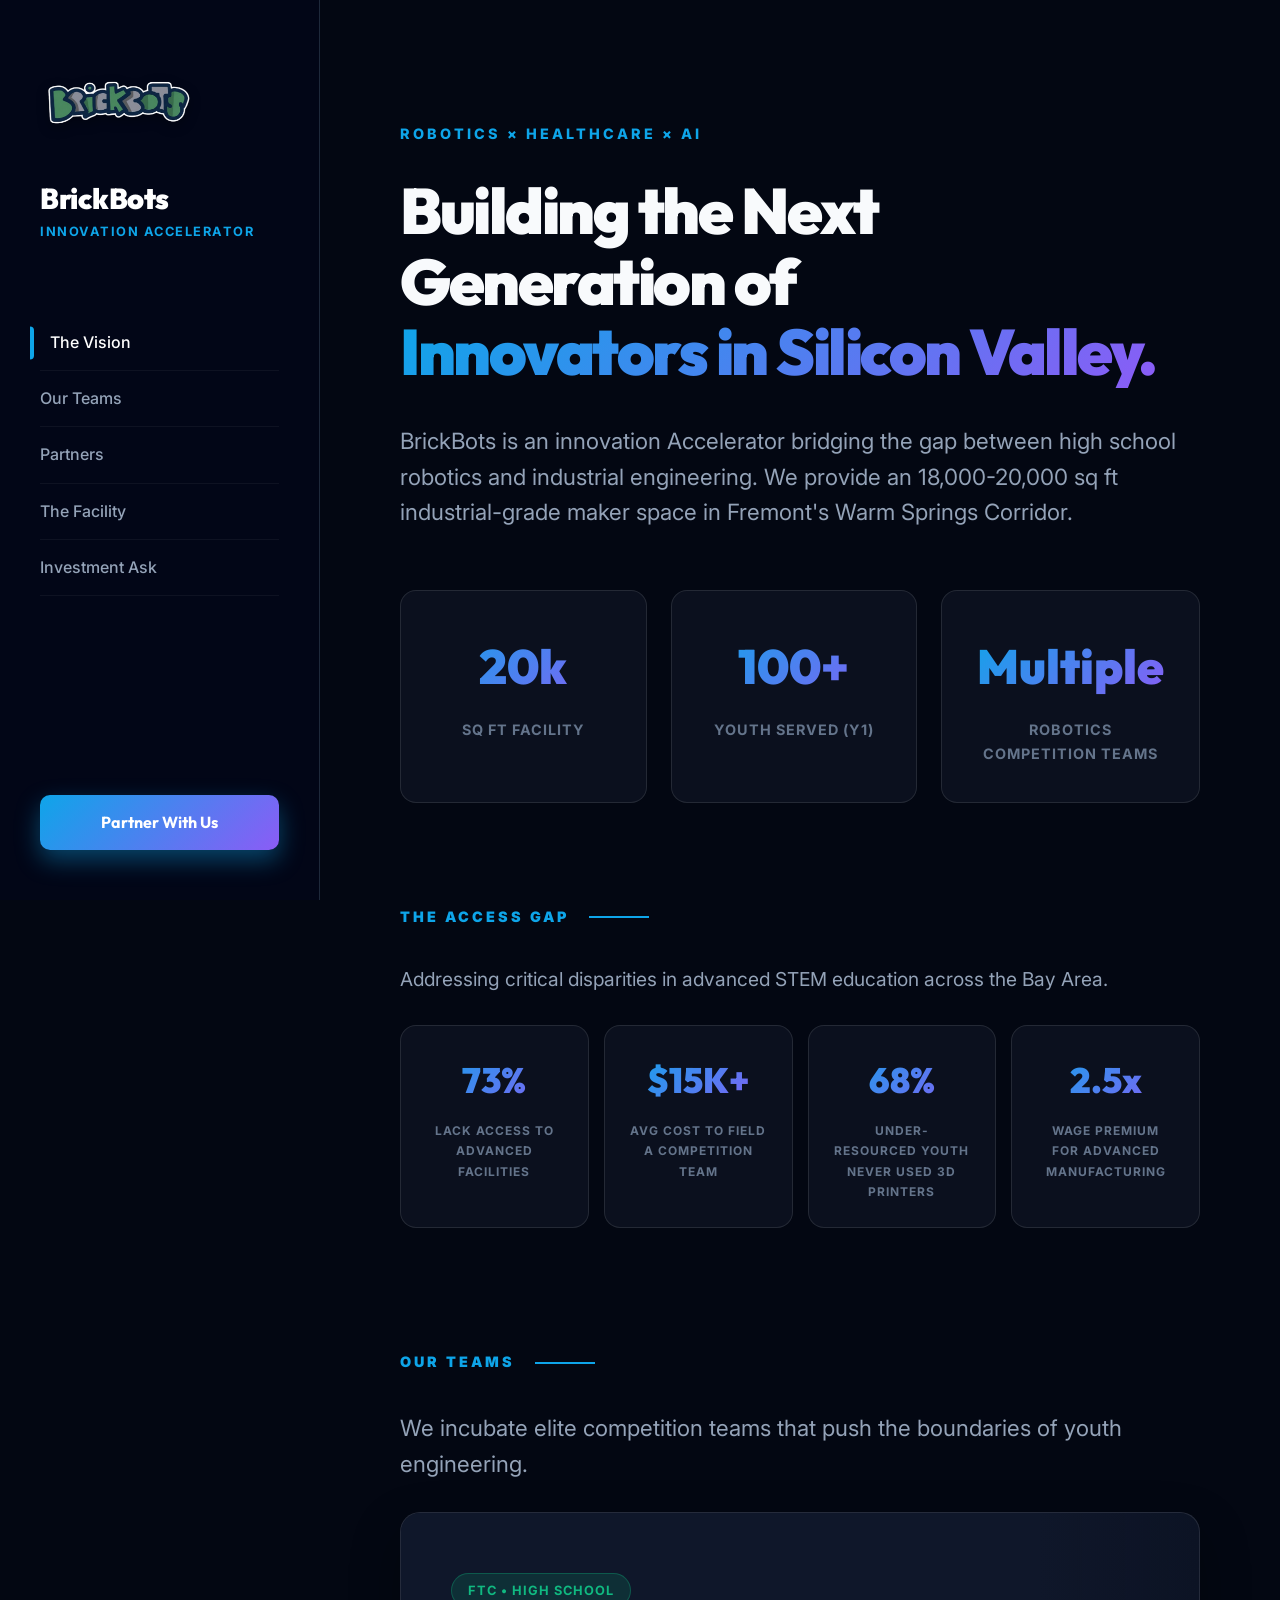
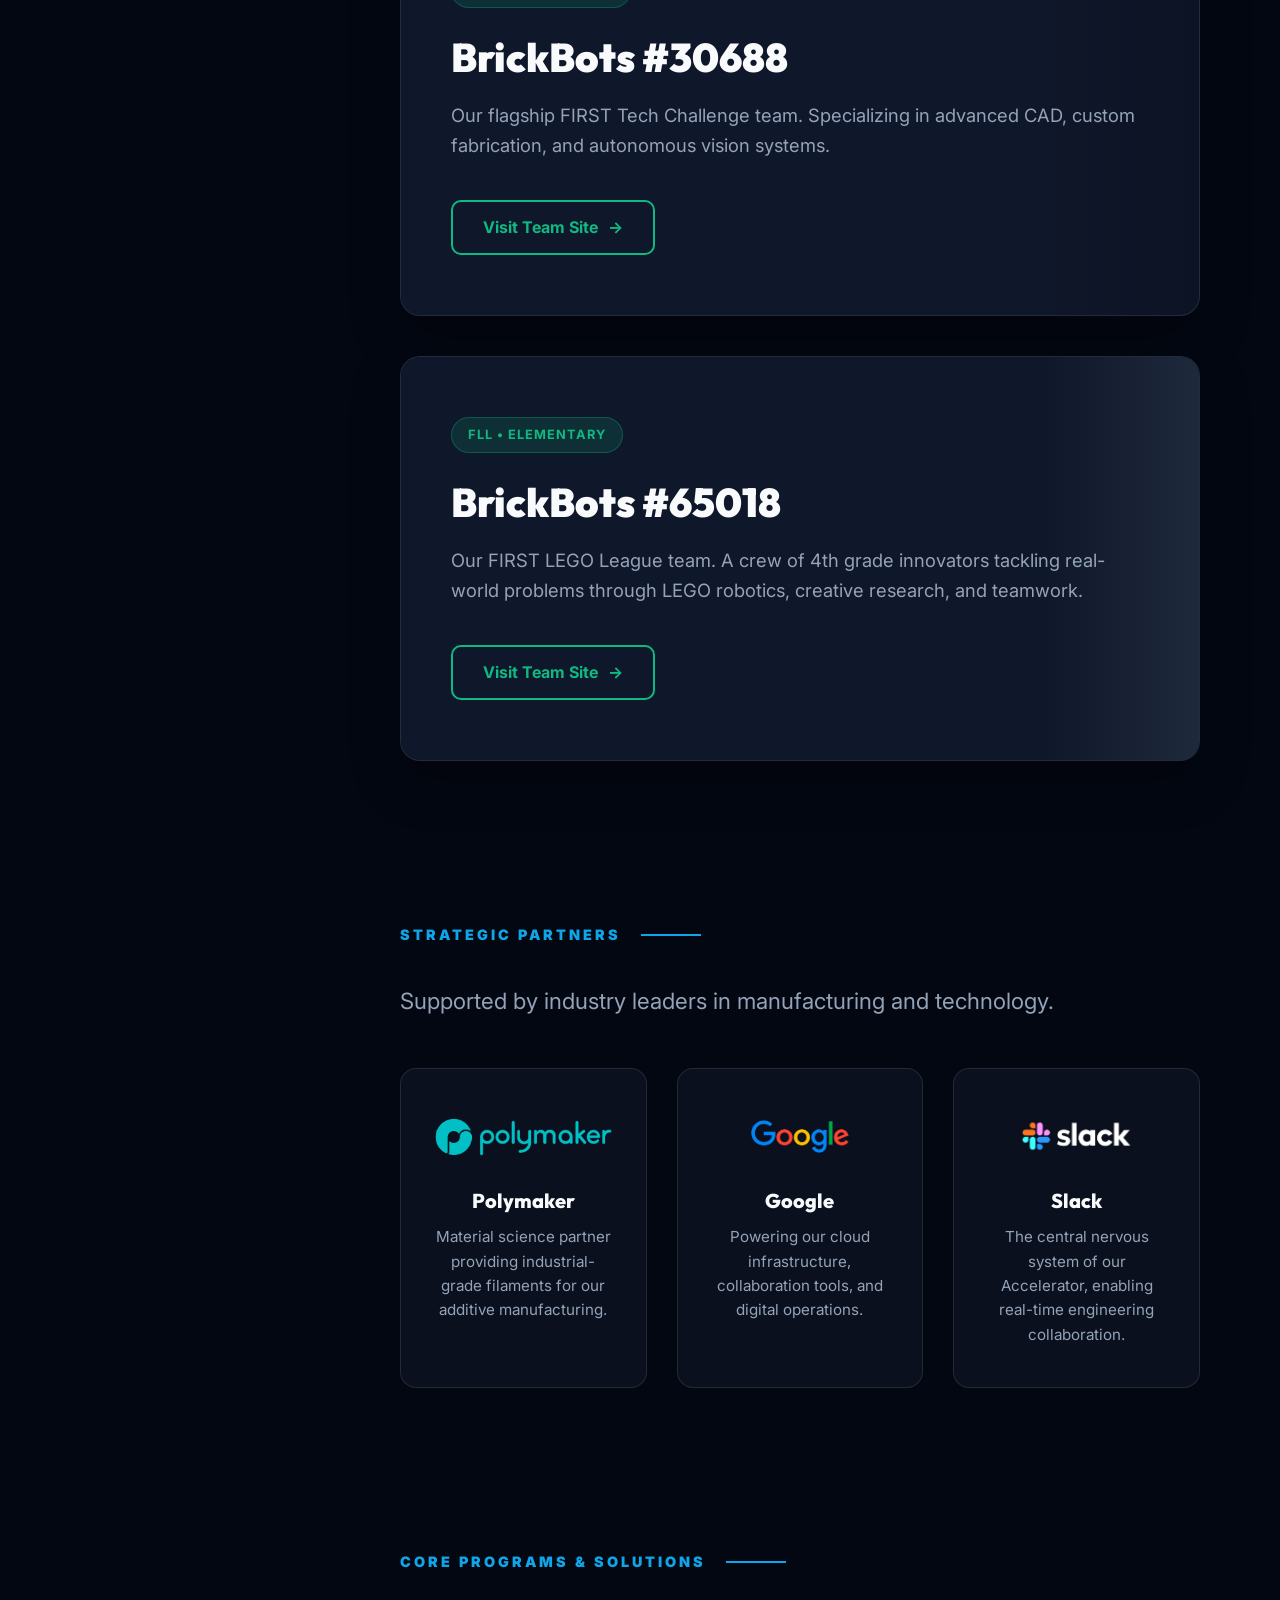
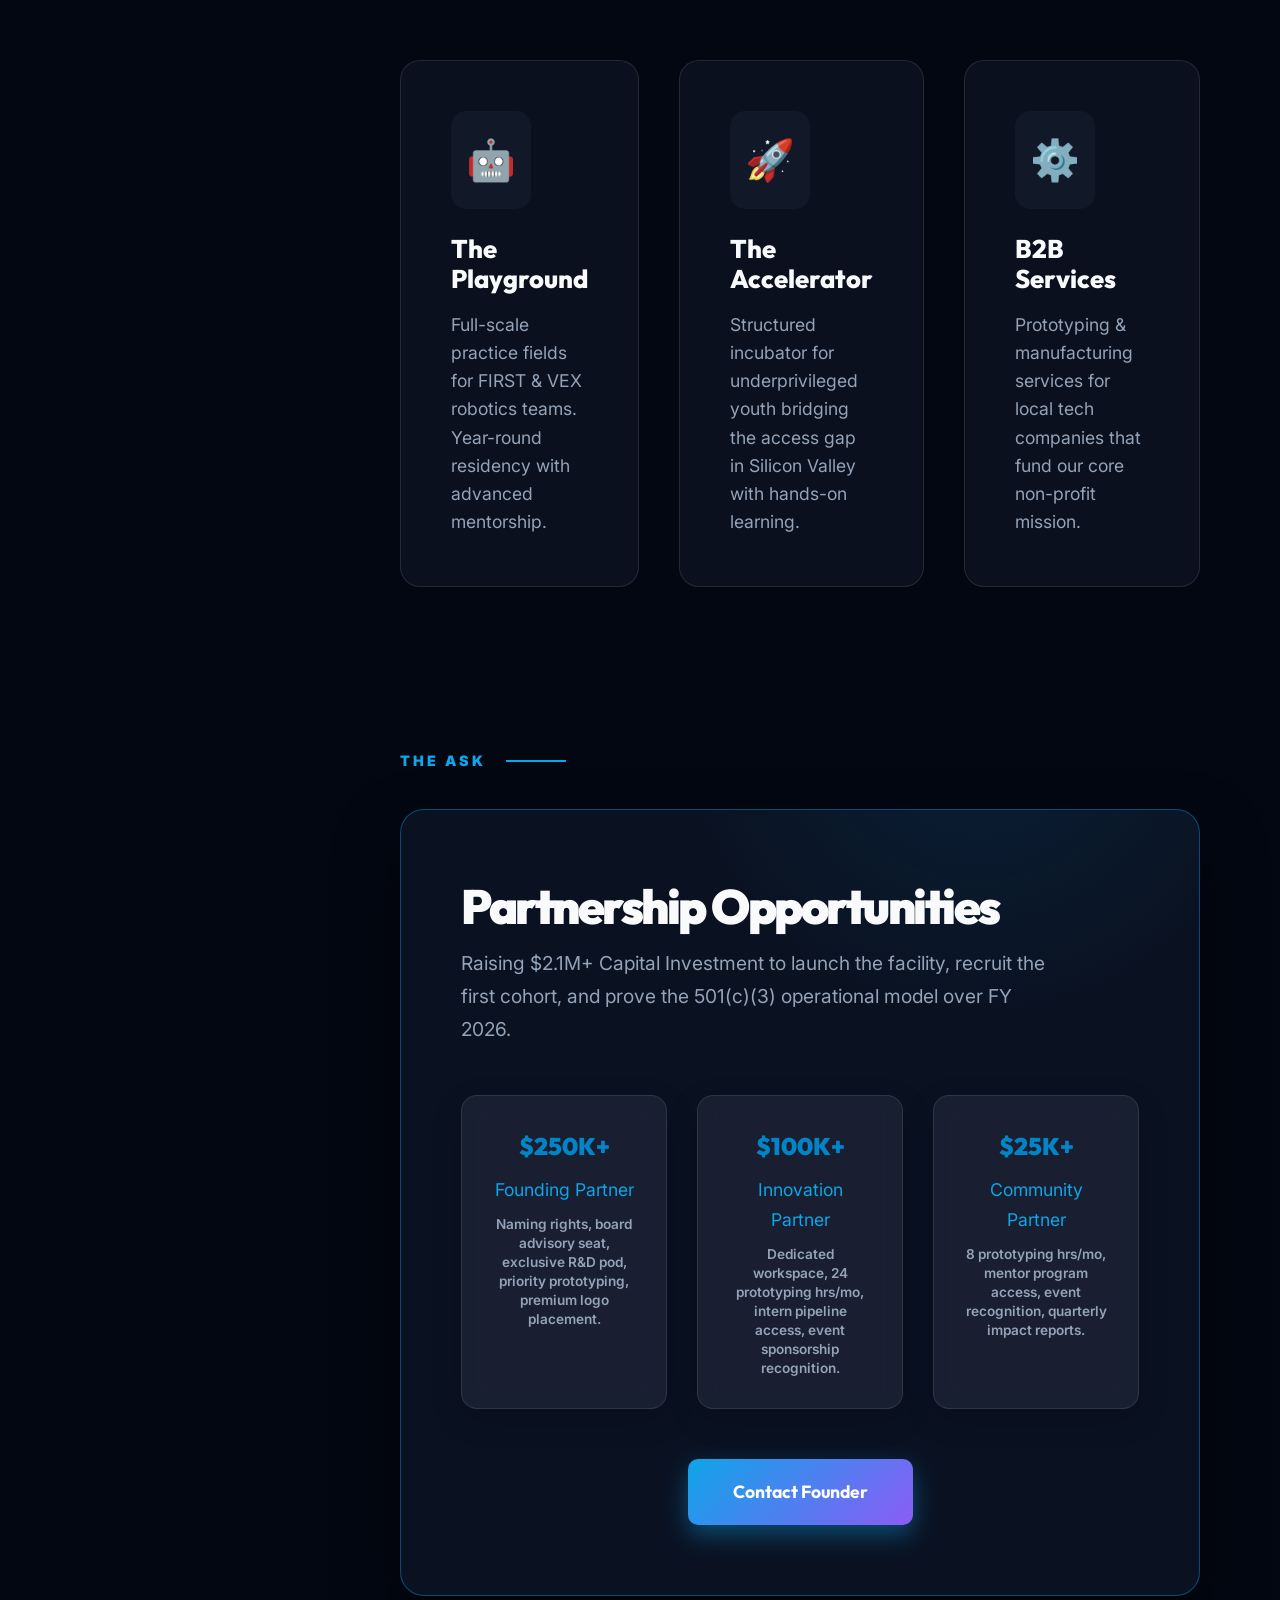
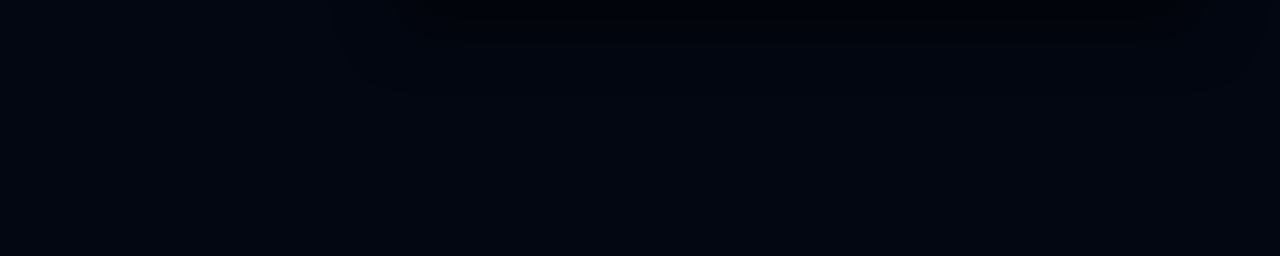
==== commit 9eeab335: "Remove opacity: 0.8 !important from Slack partner logo inline style Leftover inline opacity was keep" ====
--- a/index.html
+++ b/index.html
@@ -158,7 +158,8 @@
                     </a>
 
                     <a href="https://slack.com" target="_blank" class="partner-card">
-                        <img src="assets/images/slack.png" alt="Slack" class="partner-logo" style="filter: invert(1) brightness(200%); opacity: 0.8 !important;">
+                        <img src="assets/images/slack.png" alt="Slack" class="partner-logo" style="filter: invert(1) brightness(200%);">
+
                         <h4 class="partner-name">Slack</h4>
                         <p class="partner-desc">The central nervous system of our Accelerator, enabling real-time
                             engineering collaboration.</p>
--- a/assets/css/index.css
+++ b/assets/css/index.css
@@ -365,15 +365,15 @@
     margin-bottom: 25px;
     object-fit: contain;
     max-width: 100%;
-    opacity: 0.6;
+    opacity: 1;
     transition: opacity 0.3s ease, transform 0.3s ease;
-    filter: grayscale(100%);
+    filter: none;
 }
 
 .partner-card:hover .partner-logo {
     opacity: 1;
     transform: scale(1.05);
-    filter: grayscale(0%);
+    filter: none;
 }
 
 .partner-name {
